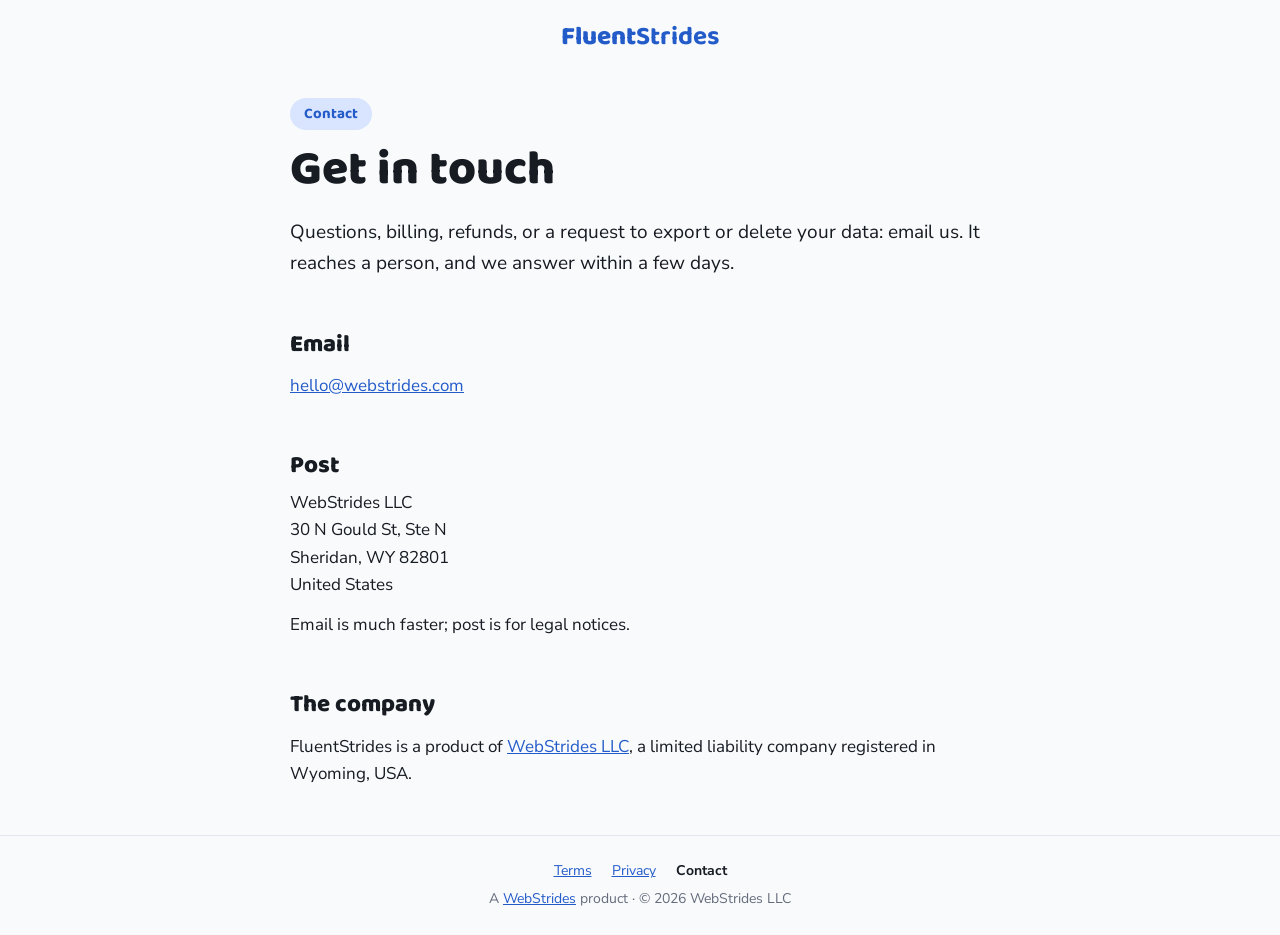
==== contact/index.html @ 6634e42a "feat: Terms, Privacy and Contact pages, linked from the footer Stripe needs public terms, a refund p" ====
<!doctype html>
<html lang="en">
<head>
  <meta charset="utf-8">
  <meta name="viewport" content="width=device-width, initial-scale=1">
  <title>Contact · FluentStrides</title>
  <meta name="description" content="How to reach the people behind FluentStrides.">
  <link rel="canonical" href="https://fluentstrides.com/contact/">
  <meta name="theme-color" content="#F8FAFC" media="(prefers-color-scheme: light)">
  <meta name="theme-color" content="#0F1117" media="(prefers-color-scheme: dark)">
  <link rel="icon" href="/favicon.svg" type="image/svg+xml">
  <link rel="icon" href="/favicon-32.png" type="image/png" sizes="32x32">
  <link rel="apple-touch-icon" href="/apple-touch-icon.png">
  <link rel="preload" href="/fonts/baloo2-latin.woff2" as="font" type="font/woff2" crossorigin>
  <link rel="stylesheet" href="/legal.css">
</head>
<body>
  <header>
    <a class="wordmark" href="/" aria-label="FluentStrides home"><b>Fluent</b>Strides</a>
  </header>

  <main>
    <p class="eyebrow">Contact</p>
    <h1>Get in touch</h1>
    <p class="lead">Questions, billing, refunds, or a request to export or delete your data: email us. It
      reaches a person, and we answer within a few days.</p>

    <h2>Email</h2>
    <p><a href="mailto:hello@webstrides.com">hello@webstrides.com</a></p>

    <h2>Post</h2>
    <address>
      WebStrides LLC<br>
      30 N Gould St, Ste N<br>
      Sheridan, WY 82801<br>
      United States
    </address>
    <p>Email is much faster; post is for legal notices.</p>

    <h2>The company</h2>
    <p>FluentStrides is a product of <a href="https://webstrides.com">WebStrides LLC</a>, a limited liability
      company registered in Wyoming, USA.</p>
  </main>

  <footer>
    <nav aria-label="Legal">
      <a href="/terms/">Terms</a>
      <a href="/privacy/">Privacy</a>
      <a href="/contact/" aria-current="page">Contact</a>
    </nav>
    A <a href="https://webstrides.com">WebStrides</a> product &middot; &copy; 2026 WebStrides LLC
  </footer>
</body>
</html>
---- legal.css ----
/* Shared by /terms/, /privacy/ and /contact/: the home page's tokens and fonts, set for reading. */
@font-face {
  font-family: 'Baloo 2';
  font-style: normal;
  font-weight: 700 800;
  font-display: swap;
  src: url(/fonts/baloo2-latin.woff2) format('woff2');
}
@font-face {
  font-family: 'Nunito Sans';
  font-style: normal;
  font-weight: 400 700;
  font-display: swap;
  src: url(/fonts/nunito-sans-latin.woff2) format('woff2');
}
:root {
  --bg: #F8FAFC;
  --text: #171B22;
  --muted: #656C7B;
  --primary: #376FDD;
  --ink: #235BC9;
  --soft: #D9E5FF;
  --border: #E2E6EE;
  --heading: 'Baloo 2', system-ui, sans-serif;
  color-scheme: light dark;
}
@media (prefers-color-scheme: dark) {
  :root {
    --bg: #0F1117;
    --text: #F8FAFC;
    --muted: #A4ABBA;
    --primary: #628CDF;
    --ink: #82ABFF;
    --soft: rgba(81, 137, 250, 0.2);
    --border: #2A2F3A;
  }
}

* { box-sizing: border-box; }
html, body { margin: 0; }
body {
  min-height: 100svh;
  display: flex;
  flex-direction: column;
  background: var(--bg);
  color: var(--text);
  font-family: 'Nunito Sans', system-ui, -apple-system, 'Segoe UI', sans-serif;
  font-size: 17px;
  line-height: 1.6;
  -webkit-font-smoothing: antialiased;
}
a { color: var(--ink); }
a:focus-visible { outline: 2px solid var(--primary); outline-offset: 3px; border-radius: 4px; }

.wordmark {
  font-family: var(--heading);
  font-size: 26px;
  font-weight: 700;
  line-height: 1;
  color: var(--ink);
  text-decoration: none;
}
.wordmark b { font-weight: 800; }
header { padding: 24px; display: flex; justify-content: center; }

main {
  flex: 1;
  width: 100%;
  max-width: 44em;
  margin: 0 auto;
  padding: 24px 24px 48px;
}
.eyebrow {
  display: inline-block;
  margin: 0 0 12px;
  padding: 4px 14px;
  border-radius: 999px;
  background: var(--soft);
  color: var(--ink);
  font-family: var(--heading);
  font-size: 15px;
  font-weight: 700;
}
h1, h2, h3 { font-family: var(--heading); line-height: 1.15; }
h1 { margin: 0; font-size: clamp(32px, 5vw, 48px); font-weight: 800; }
h2 { margin: 2.2em 0 0.4em; font-size: 24px; font-weight: 800; }
h3 { margin: 1.6em 0 0.3em; font-size: 19px; font-weight: 700; }
.updated { margin: 8px 0 0; color: var(--muted); font-size: 15px; }
.lead { margin: 20px 0 0; font-size: 19px; }
p, ul { margin: 0.8em 0 0; }
ul { padding-left: 1.3em; }
li + li { margin-top: 0.35em; }
.note {
  margin-top: 24px;
  padding: 14px 18px;
  border: 1px solid var(--border);
  border-radius: 14px;
  color: var(--muted);
  font-size: 16px;
}
address { font-style: normal; }

footer {
  padding: 24px;
  border-top: 1px solid var(--border);
  color: var(--muted);
  font-size: 14px;
  text-align: center;
}
footer nav { margin-bottom: 6px; }
footer nav a { margin: 0 8px; }
footer a[aria-current] { color: var(--text); text-decoration: none; font-weight: 700; }
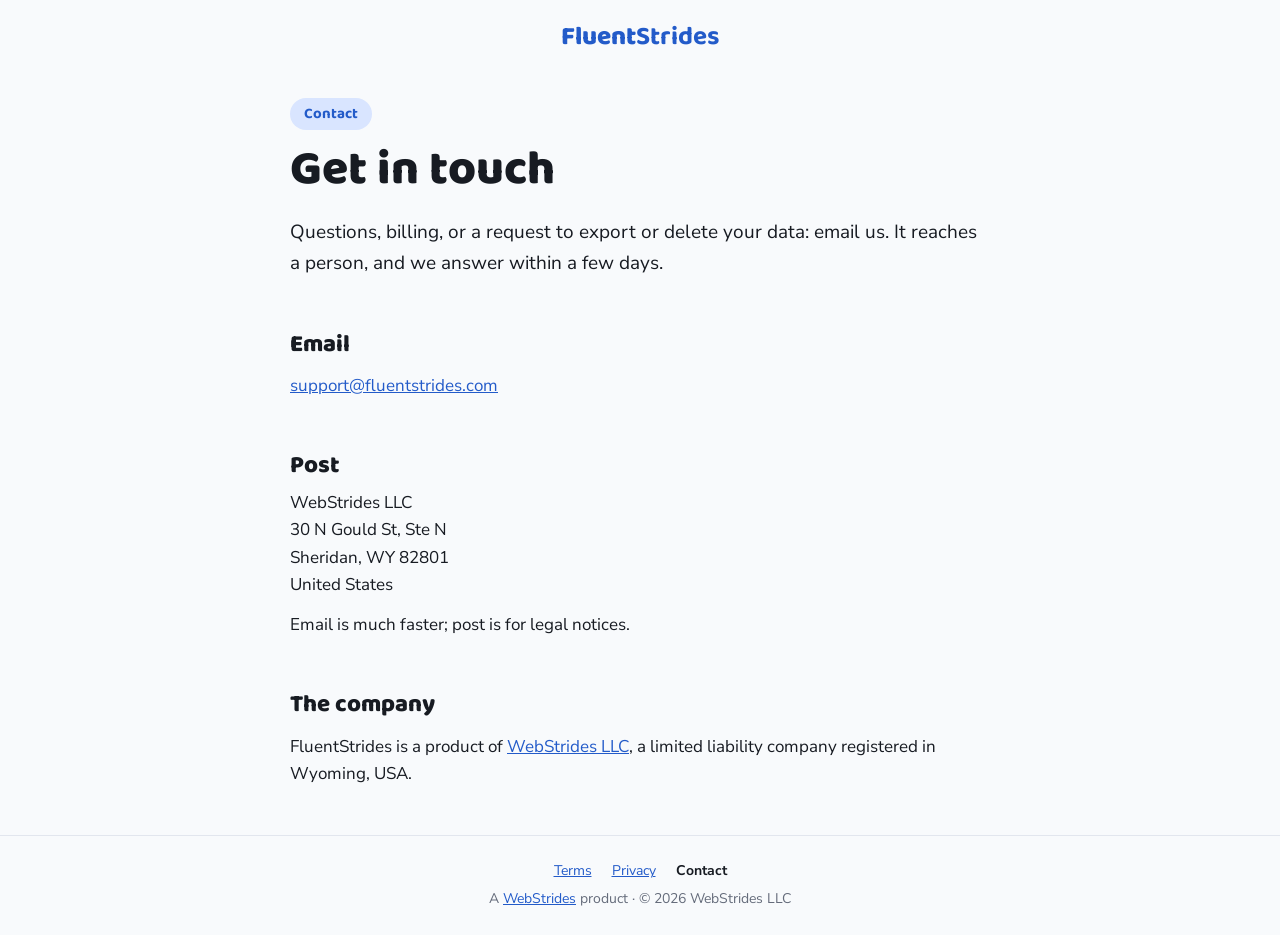
==== commit 60764bdb: "feat(legal): Link sells paid plans, payments are final, support address Billing runs through Stripe " ====
--- a/contact/index.html
+++ b/contact/index.html
@@ -22,11 +22,11 @@
   <main>
     <p class="eyebrow">Contact</p>
     <h1>Get in touch</h1>
-    <p class="lead">Questions, billing, refunds, or a request to export or delete your data: email us. It
+    <p class="lead">Questions, billing, or a request to export or delete your data: email us. It
       reaches a person, and we answer within a few days.</p>
 
     <h2>Email</h2>
-    <p><a href="mailto:hello@webstrides.com">hello@webstrides.com</a></p>
+    <p><a href="mailto:support@fluentstrides.com">support@fluentstrides.com</a></p>
 
     <h2>Post</h2>
     <address>
